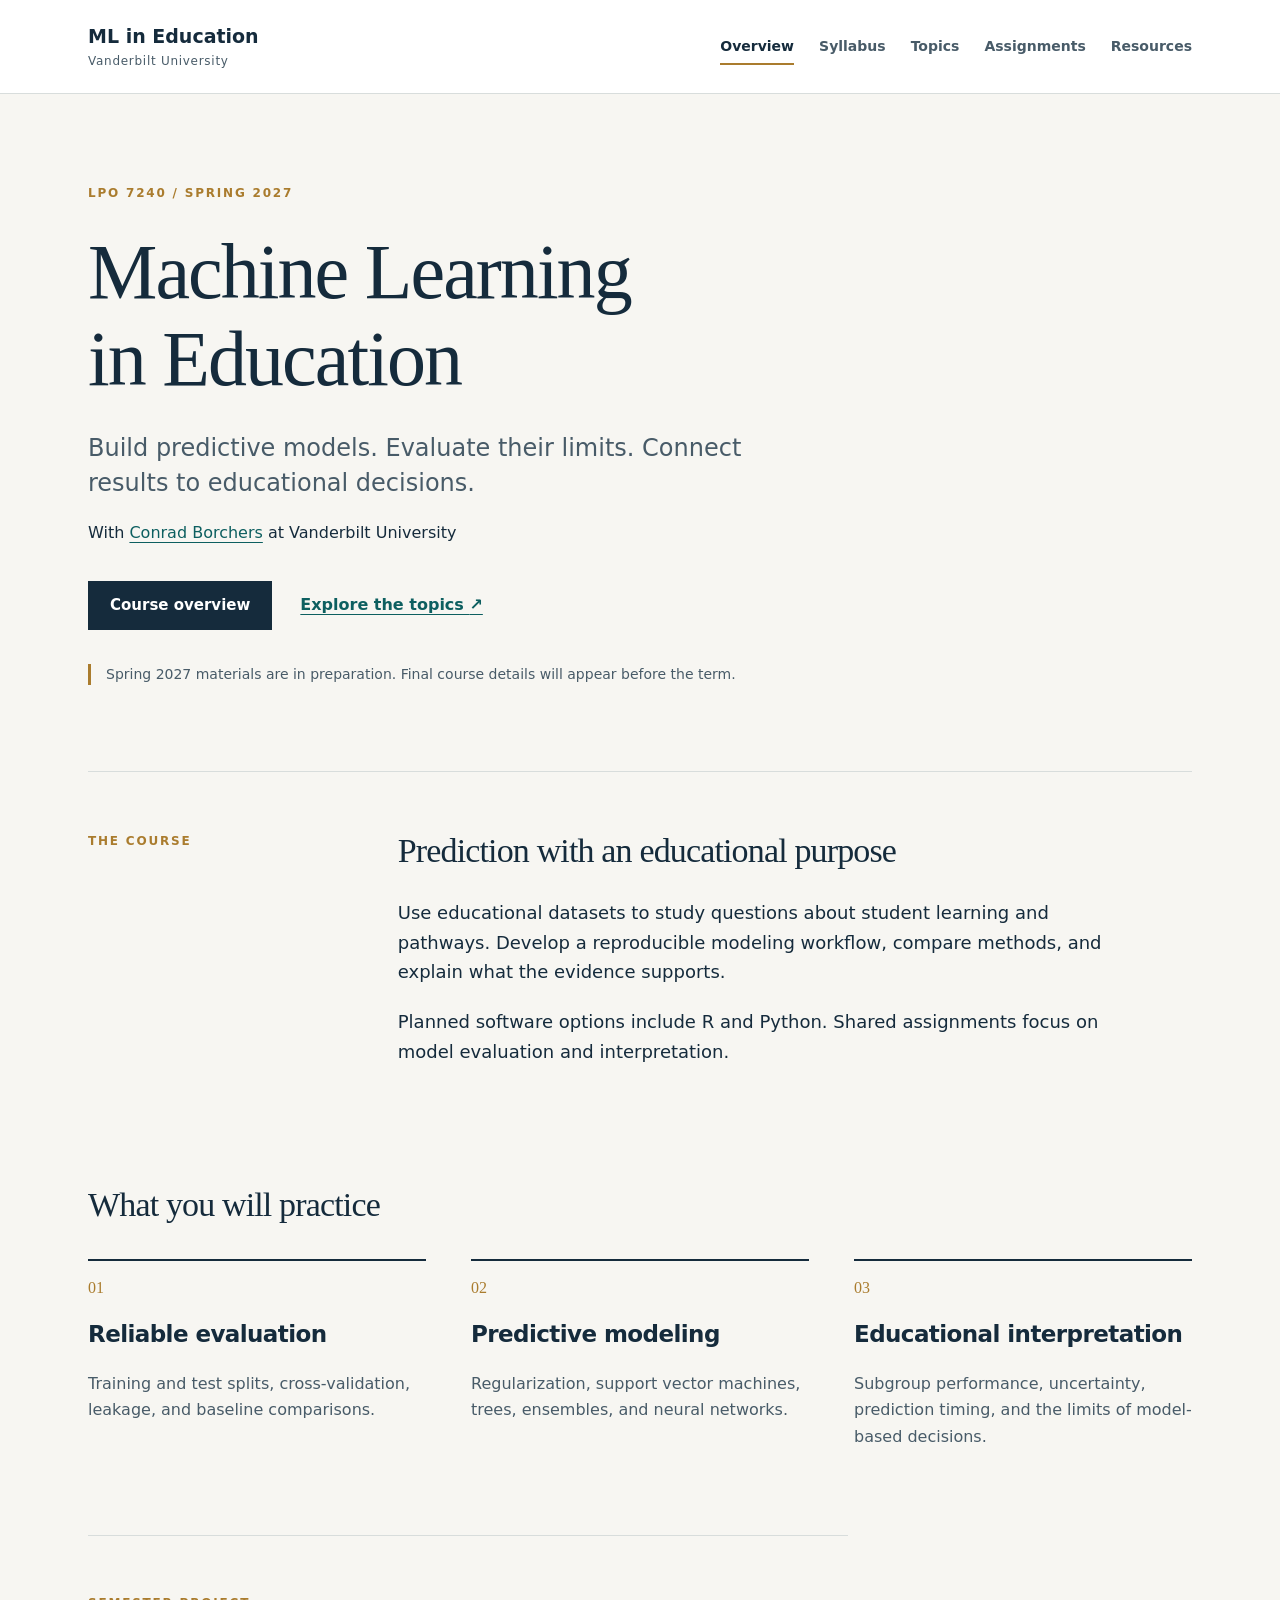
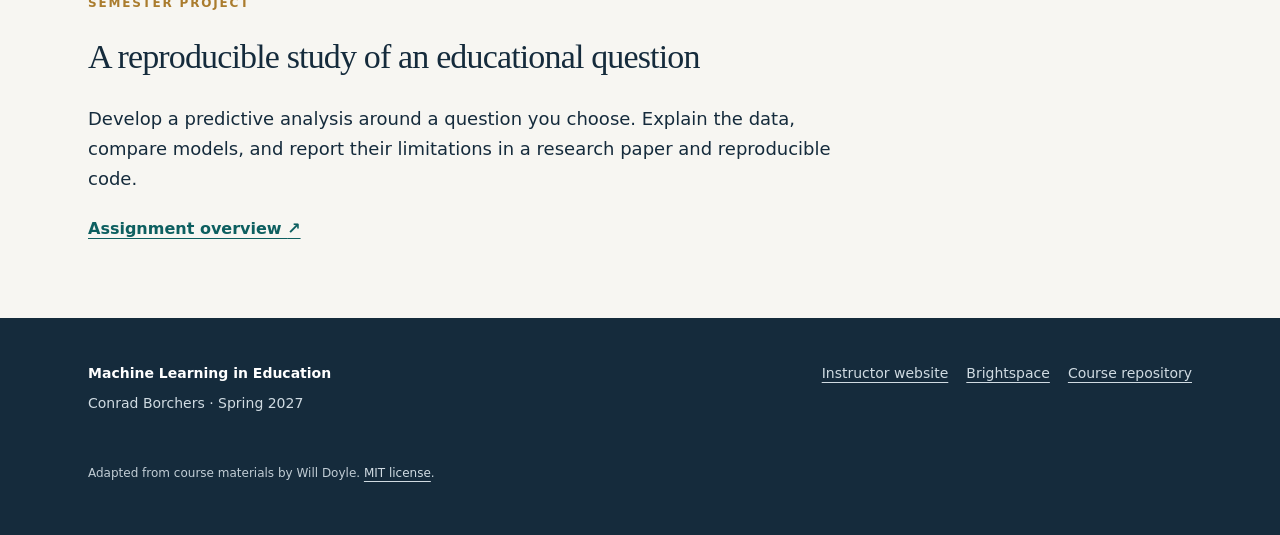
==== docs/index.html @ 08016686 "Reset public course materials and add Spring 2027 Pages-ready site" ====
<!doctype html>
<html lang="en"><head><meta charset="utf-8"><meta name="viewport" content="width=device-width, initial-scale=1">
<meta name="description" content="Machine Learning in Education at Vanderbilt University. Course materials with Conrad Borchers.">
<title>Overview · Machine Learning in Education</title><link rel="stylesheet" href="assets/styles.css">
</head><body><a class="skip" href="#main">Skip to content</a>
<header class="site-header"><div class="header-inner"><a class="wordmark" href="index.html">ML in Education<span>Vanderbilt University</span></a>
<nav aria-label="Course navigation"><a href="index.html" aria-current="page">Overview</a><a href="syllabus.html">Syllabus</a><a href="schedule.html">Topics</a><a href="assignments/index.html">Assignments</a><a href="resources.html">Resources</a></nav></div></header>
<main id="main">
<section class="hero"><p class="eyebrow">LPO 7240 / Spring 2027</p><h1>Machine Learning<br>in Education</h1>
<p class="lead">Build predictive models. Evaluate their limits. Connect results to educational decisions.</p>
<p class="instructor">With <a href="https://cborchers.com/">Conrad Borchers</a> at Vanderbilt University</p>
<div class="actions"><a class="button" href="syllabus.html">Course overview</a><a class="text-link" href="schedule.html">Explore the topics <span aria-hidden="true">↗</span></a></div>
<p class="status">Spring 2027 materials are in preparation. Final course details will appear before the term.</p></section>
<section class="intro"><p class="eyebrow">The course</p><div><h2>Prediction with an educational purpose</h2>
<p>Use educational datasets to study questions about student learning and pathways. Develop a reproducible modeling workflow, compare methods, and explain what the evidence supports.</p>
<p>Planned software options include R and Python. Shared assignments focus on model evaluation and interpretation.</p></div></section>
<section class="outcomes"><h2>What you will practice</h2><div class="outcome-grid">
<article><span>01</span><h3>Reliable evaluation</h3><p>Training and test splits, cross-validation, leakage, and baseline comparisons.</p></article>
<article><span>02</span><h3>Predictive modeling</h3><p>Regularization, support vector machines, trees, ensembles, and neural networks.</p></article>
<article><span>03</span><h3>Educational interpretation</h3><p>Subgroup performance, uncertainty, prediction timing, and the limits of model-based decisions.</p></article></div></section>
<section class="project-band"><p class="eyebrow">Semester project</p><h2>A reproducible study of an educational question</h2>
<p>Develop a predictive analysis around a question you choose. Explain the data, compare models, and report their limitations in a research paper and reproducible code.</p><a class="text-link" href="assignments/index.html">Assignment overview <span aria-hidden="true">↗</span></a></section>
</main>
<footer><div><strong>Machine Learning in Education</strong><p>Conrad Borchers · Spring 2027</p></div>
<div class="footer-links"><a href="https://cborchers.com/">Instructor website</a><a href="https://www.vanderbilt.edu/brightspace/">Brightspace</a><a href="https://github.com/conradborchers/machine-learning-education">Course repository</a></div>
<p class="credit">Adapted from course materials by Will Doyle. <a href="https://github.com/conradborchers/machine-learning-education/blob/main/LICENSE">MIT license</a>.</p></footer>
<script src="assets/site.js" defer></script></body></html>
---- docs/assets/styles.css ----
:root{--ink:#152b3c;--muted:#485b68;--paper:#f7f6f2;--gold:#aa7c2e;--line:#d8dddc;--accent:#0d5f60}*{box-sizing:border-box}html{scroll-behavior:smooth}body{margin:0;background:var(--paper);color:var(--ink);font:18px/1.65 system-ui,-apple-system,BlinkMacSystemFont,"Segoe UI",sans-serif}a{color:var(--accent);text-underline-offset:4px}a:hover{color:#093f40}a:focus-visible,button:focus-visible{outline:3px solid var(--gold);outline-offset:5px}h1,h2,h3,p{margin-top:0}h1,h2,h3{line-height:1.12;letter-spacing:-.025em}h1{font-family:Georgia,"Times New Roman",serif;font-weight:400;font-size:clamp(42px,6.6vw,78px);margin-bottom:28px}h2{font-family:Georgia,"Times New Roman",serif;font-size:34px;font-weight:400}h3{font-size:23px}p{margin-bottom:20px}.skip{position:absolute;left:20px;top:-100px;z-index:10;padding:10px;background:white}.skip:focus{top:10px}.site-header{border-bottom:1px solid var(--line);background:#fff}.header-inner{max-width:1180px;padding:24px 38px;margin:auto;display:flex;justify-content:space-between;gap:30px;align-items:center}.wordmark{text-decoration:none;color:var(--ink);font-size:19px;font-weight:700;line-height:1.3}.wordmark span{display:block;font-size:12px;letter-spacing:.06em;font-weight:500;color:var(--muted);margin-top:5px}nav{display:flex;gap:25px;flex-wrap:wrap}nav a{font-size:14px;font-weight:600;text-decoration:none;color:var(--muted);padding:5px 0}nav a[aria-current]{color:var(--ink);box-shadow:0 2px 0 var(--gold)}main{max-width:1180px;margin:auto;padding:0 38px}.eyebrow{font-size:12px;text-transform:uppercase;letter-spacing:.15em;font-weight:750;color:var(--gold);margin-bottom:24px}.hero{padding:90px 0 66px;max-width:860px}.lead{font-size:24px;line-height:1.45;max-width:720px;color:var(--muted)}.instructor{font-size:16px}.actions{display:flex;gap:28px;align-items:center;margin:34px 0}.button{display:inline-block;background:var(--ink);color:#fff;text-decoration:none;padding:12px 22px;font-size:15px;font-weight:600}.button:hover{background:var(--accent);color:#fff}.text-link{font-size:16px;font-weight:600}.status{font-size:14px;line-height:1.5;color:var(--muted);max-width:650px;border-left:3px solid var(--gold);padding-left:15px;margin-top:30px}.intro{display:grid;grid-template-columns:1fr 3fr;gap:45px;padding:60px 0;border-top:1px solid var(--line)}.intro p{max-width:730px}.outcomes{padding:40px 0 65px}.outcome-grid{display:grid;grid-template-columns:repeat(3,1fr);gap:45px;margin-top:35px}.outcome-grid article{border-top:2px solid var(--ink);padding-top:18px}.outcome-grid span{font:16px Georgia,serif;color:var(--gold);display:block;margin-bottom:25px}.outcome-grid p{font-size:16px;color:var(--muted)}.project-band{border-top:1px solid var(--line);padding:58px 0 75px;max-width:760px}.page-head{padding:70px 0 38px;max-width:850px}.page-head h1{font-size:clamp(42px,5vw,60px)}.prose{max-width:800px;padding-bottom:45px}.prose h2{margin-top:42px;font-size:29px}.prose li{margin-bottom:14px}.module-list article{display:grid;grid-template-columns:60px 1fr;gap:35px;border-top:1px solid var(--line);padding:32px 0}.module-number{font:28px Georgia,serif;color:var(--gold);padding-top:4px}.module-list h2{font-size:29px;margin-bottom:14px}.module-list p{margin:0;max-width:790px;color:var(--muted)}.resource-list{max-width:830px;padding-bottom:65px}.resource-list article{border-top:1px solid var(--line);padding:28px 0}.resource-list h2{font-size:26px;margin-bottom:12px}.resource-list p{margin:0;color:var(--muted)}footer{background:var(--ink);color:white;padding:44px max(38px,calc((100vw - 1104px)/2));font-size:14px;display:grid;grid-template-columns:1fr 1fr;gap:20px}footer p{margin:7px 0;color:#d0dbe2}footer a{color:#d0dbe2}footer a:hover{color:#fff}.footer-links{display:flex;gap:18px;justify-content:flex-end;align-items:start;flex-wrap:wrap}.credit{grid-column:1/-1;font-size:12px;color:#c1cdd5;margin-top:22px}@media(max-width:800px){.header-inner{align-items:start;flex-direction:column;padding:20px 24px;gap:20px}nav{gap:19px}main{padding:0 24px}.hero{padding-top:58px}.lead{font-size:21px}.intro{grid-template-columns:1fr;gap:8px;padding:42px 0}.outcome-grid{grid-template-columns:1fr;gap:28px}.outcome-grid span{margin-bottom:16px}.actions{flex-wrap:wrap;gap:20px}.module-list article{grid-template-columns:35px 1fr;gap:18px}footer{padding:35px 24px;grid-template-columns:1fr}.footer-links{justify-content:flex-start}.credit{grid-column:1}}@media(prefers-reduced-motion:reduce){html{scroll-behavior:auto}}@media print{nav,.actions,.footer-links{display:none}body{background:white;font-size:12pt}.hero,.page-head{padding-top:20px}footer{background:white;color:#152b3c}footer p,footer a{color:#152b3c}}
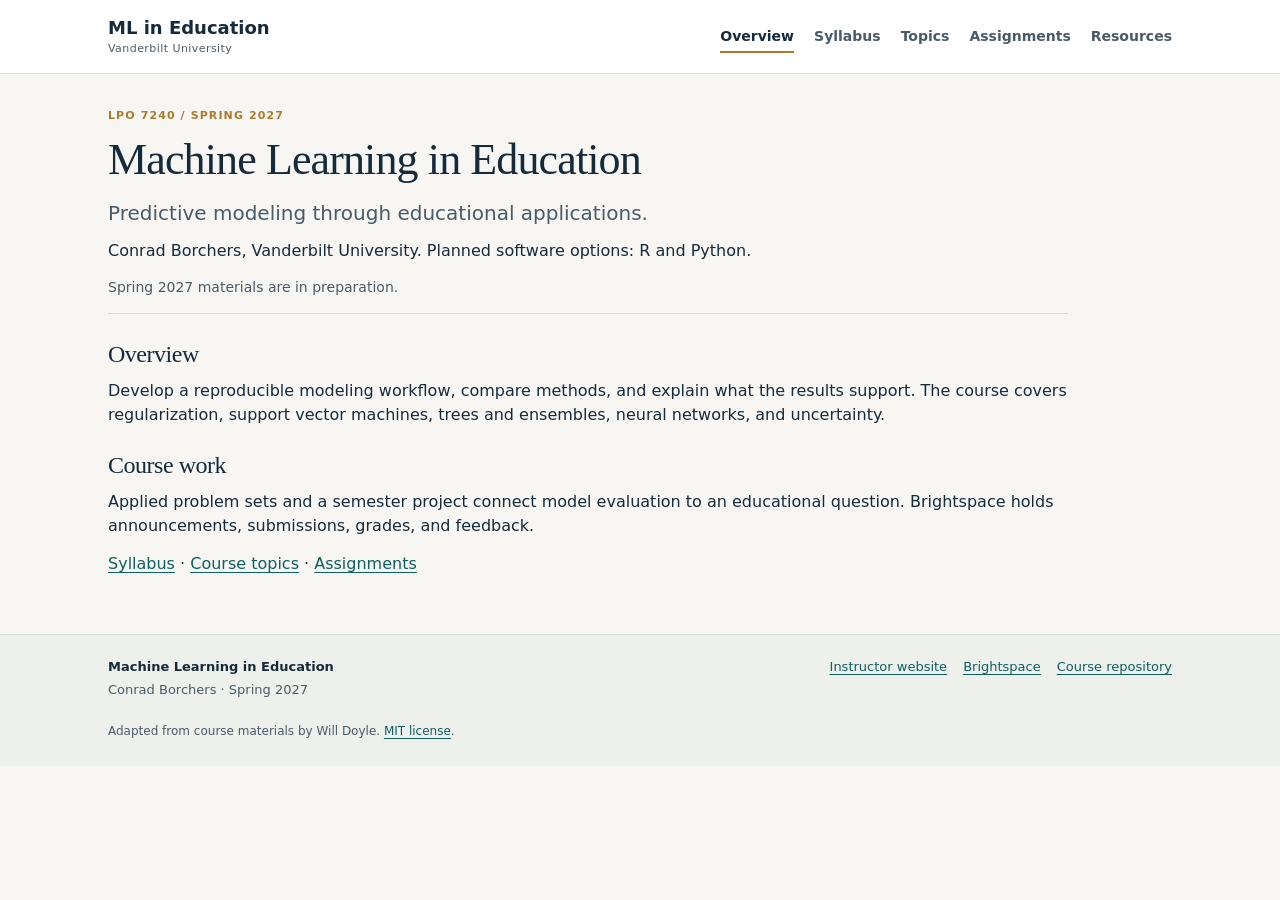
==== commit 6409a193: "Simplify course pages and add proposed generative AI syllabus policy" ====
--- a/docs/index.html
+++ b/docs/index.html
@@ -6,20 +6,15 @@
 <header class="site-header"><div class="header-inner"><a class="wordmark" href="index.html">ML in Education<span>Vanderbilt University</span></a>
 <nav aria-label="Course navigation"><a href="index.html" aria-current="page">Overview</a><a href="syllabus.html">Syllabus</a><a href="schedule.html">Topics</a><a href="assignments/index.html">Assignments</a><a href="resources.html">Resources</a></nav></div></header>
 <main id="main">
-<section class="hero"><p class="eyebrow">LPO 7240 / Spring 2027</p><h1>Machine Learning<br>in Education</h1>
-<p class="lead">Build predictive models. Evaluate their limits. Connect results to educational decisions.</p>
-<p class="instructor">With <a href="https://cborchers.com/">Conrad Borchers</a> at Vanderbilt University</p>
-<div class="actions"><a class="button" href="syllabus.html">Course overview</a><a class="text-link" href="schedule.html">Explore the topics <span aria-hidden="true">↗</span></a></div>
-<p class="status">Spring 2027 materials are in preparation. Final course details will appear before the term.</p></section>
-<section class="intro"><p class="eyebrow">The course</p><div><h2>Prediction with an educational purpose</h2>
-<p>Use educational datasets to study questions about student learning and pathways. Develop a reproducible modeling workflow, compare methods, and explain what the evidence supports.</p>
-<p>Planned software options include R and Python. Shared assignments focus on model evaluation and interpretation.</p></div></section>
-<section class="outcomes"><h2>What you will practice</h2><div class="outcome-grid">
-<article><span>01</span><h3>Reliable evaluation</h3><p>Training and test splits, cross-validation, leakage, and baseline comparisons.</p></article>
-<article><span>02</span><h3>Predictive modeling</h3><p>Regularization, support vector machines, trees, ensembles, and neural networks.</p></article>
-<article><span>03</span><h3>Educational interpretation</h3><p>Subgroup performance, uncertainty, prediction timing, and the limits of model-based decisions.</p></article></div></section>
-<section class="project-band"><p class="eyebrow">Semester project</p><h2>A reproducible study of an educational question</h2>
-<p>Develop a predictive analysis around a question you choose. Explain the data, compare models, and report their limitations in a research paper and reproducible code.</p><a class="text-link" href="assignments/index.html">Assignment overview <span aria-hidden="true">↗</span></a></section>
+<section class="hero"><p class="eyebrow">LPO 7240 / Spring 2027</p>
+<h1>Machine Learning in Education</h1>
+<p class="lead">Predictive modeling through educational applications.</p>
+<p>Conrad Borchers, Vanderbilt University. Planned software options: R and Python.</p>
+<p class="status">Spring 2027 materials are in preparation.</p></section>
+<section class="prose home-overview"><h2>Overview</h2>
+<p>Develop a reproducible modeling workflow, compare methods, and explain what the results support. The course covers regularization, support vector machines, trees and ensembles, neural networks, and uncertainty.</p>
+<h2>Course work</h2><p>Applied problem sets and a semester project connect model evaluation to an educational question. Brightspace holds announcements, submissions, grades, and feedback.</p>
+<p><a href="syllabus.html">Syllabus</a> · <a href="schedule.html">Course topics</a> · <a href="assignments/index.html">Assignments</a></p></section>
 </main>
 <footer><div><strong>Machine Learning in Education</strong><p>Conrad Borchers · Spring 2027</p></div>
 <div class="footer-links"><a href="https://cborchers.com/">Instructor website</a><a href="https://www.vanderbilt.edu/brightspace/">Brightspace</a><a href="https://github.com/conradborchers/machine-learning-education">Course repository</a></div>
--- a/docs/assets/styles.css
+++ b/docs/assets/styles.css
@@ -1 +1,16 @@
-:root{--ink:#152b3c;--muted:#485b68;--paper:#f7f6f2;--gold:#aa7c2e;--line:#d8dddc;--accent:#0d5f60}*{box-sizing:border-box}html{scroll-behavior:smooth}body{margin:0;background:var(--paper);color:var(--ink);font:18px/1.65 system-ui,-apple-system,BlinkMacSystemFont,"Segoe UI",sans-serif}a{color:var(--accent);text-underline-offset:4px}a:hover{color:#093f40}a:focus-visible,button:focus-visible{outline:3px solid var(--gold);outline-offset:5px}h1,h2,h3,p{margin-top:0}h1,h2,h3{line-height:1.12;letter-spacing:-.025em}h1{font-family:Georgia,"Times New Roman",serif;font-weight:400;font-size:clamp(42px,6.6vw,78px);margin-bottom:28px}h2{font-family:Georgia,"Times New Roman",serif;font-size:34px;font-weight:400}h3{font-size:23px}p{margin-bottom:20px}.skip{position:absolute;left:20px;top:-100px;z-index:10;padding:10px;background:white}.skip:focus{top:10px}.site-header{border-bottom:1px solid var(--line);background:#fff}.header-inner{max-width:1180px;padding:24px 38px;margin:auto;display:flex;justify-content:space-between;gap:30px;align-items:center}.wordmark{text-decoration:none;color:var(--ink);font-size:19px;font-weight:700;line-height:1.3}.wordmark span{display:block;font-size:12px;letter-spacing:.06em;font-weight:500;color:var(--muted);margin-top:5px}nav{display:flex;gap:25px;flex-wrap:wrap}nav a{font-size:14px;font-weight:600;text-decoration:none;color:var(--muted);padding:5px 0}nav a[aria-current]{color:var(--ink);box-shadow:0 2px 0 var(--gold)}main{max-width:1180px;margin:auto;padding:0 38px}.eyebrow{font-size:12px;text-transform:uppercase;letter-spacing:.15em;font-weight:750;color:var(--gold);margin-bottom:24px}.hero{padding:90px 0 66px;max-width:860px}.lead{font-size:24px;line-height:1.45;max-width:720px;color:var(--muted)}.instructor{font-size:16px}.actions{display:flex;gap:28px;align-items:center;margin:34px 0}.button{display:inline-block;background:var(--ink);color:#fff;text-decoration:none;padding:12px 22px;font-size:15px;font-weight:600}.button:hover{background:var(--accent);color:#fff}.text-link{font-size:16px;font-weight:600}.status{font-size:14px;line-height:1.5;color:var(--muted);max-width:650px;border-left:3px solid var(--gold);padding-left:15px;margin-top:30px}.intro{display:grid;grid-template-columns:1fr 3fr;gap:45px;padding:60px 0;border-top:1px solid var(--line)}.intro p{max-width:730px}.outcomes{padding:40px 0 65px}.outcome-grid{display:grid;grid-template-columns:repeat(3,1fr);gap:45px;margin-top:35px}.outcome-grid article{border-top:2px solid var(--ink);padding-top:18px}.outcome-grid span{font:16px Georgia,serif;color:var(--gold);display:block;margin-bottom:25px}.outcome-grid p{font-size:16px;color:var(--muted)}.project-band{border-top:1px solid var(--line);padding:58px 0 75px;max-width:760px}.page-head{padding:70px 0 38px;max-width:850px}.page-head h1{font-size:clamp(42px,5vw,60px)}.prose{max-width:800px;padding-bottom:45px}.prose h2{margin-top:42px;font-size:29px}.prose li{margin-bottom:14px}.module-list article{display:grid;grid-template-columns:60px 1fr;gap:35px;border-top:1px solid var(--line);padding:32px 0}.module-number{font:28px Georgia,serif;color:var(--gold);padding-top:4px}.module-list h2{font-size:29px;margin-bottom:14px}.module-list p{margin:0;max-width:790px;color:var(--muted)}.resource-list{max-width:830px;padding-bottom:65px}.resource-list article{border-top:1px solid var(--line);padding:28px 0}.resource-list h2{font-size:26px;margin-bottom:12px}.resource-list p{margin:0;color:var(--muted)}footer{background:var(--ink);color:white;padding:44px max(38px,calc((100vw - 1104px)/2));font-size:14px;display:grid;grid-template-columns:1fr 1fr;gap:20px}footer p{margin:7px 0;color:#d0dbe2}footer a{color:#d0dbe2}footer a:hover{color:#fff}.footer-links{display:flex;gap:18px;justify-content:flex-end;align-items:start;flex-wrap:wrap}.credit{grid-column:1/-1;font-size:12px;color:#c1cdd5;margin-top:22px}@media(max-width:800px){.header-inner{align-items:start;flex-direction:column;padding:20px 24px;gap:20px}nav{gap:19px}main{padding:0 24px}.hero{padding-top:58px}.lead{font-size:21px}.intro{grid-template-columns:1fr;gap:8px;padding:42px 0}.outcome-grid{grid-template-columns:1fr;gap:28px}.outcome-grid span{margin-bottom:16px}.actions{flex-wrap:wrap;gap:20px}.module-list article{grid-template-columns:35px 1fr;gap:18px}footer{padding:35px 24px;grid-template-columns:1fr}.footer-links{justify-content:flex-start}.credit{grid-column:1}}@media(prefers-reduced-motion:reduce){html{scroll-behavior:auto}}@media print{nav,.actions,.footer-links{display:none}body{background:white;font-size:12pt}.hero,.page-head{padding-top:20px}footer{background:white;color:#152b3c}footer p,footer a{color:#152b3c}}
+:root{--ink:#152b3c;--muted:#485b68;--paper:#f7f6f2;--gold:#aa7c2e;--line:#d8dddc;--accent:#0d5f60}
+*{box-sizing:border-box}body{margin:0;background:var(--paper);color:var(--ink);font:16px/1.5 system-ui,-apple-system,BlinkMacSystemFont,"Segoe UI",sans-serif}
+a{color:var(--accent);text-underline-offset:3px}a:hover{color:#093f40}a:focus-visible{outline:3px solid var(--gold);outline-offset:4px}
+h1,h2,h3,p{margin-top:0}h1,h2,h3{line-height:1.2;letter-spacing:-.02em}h1,h2{font-family:Georgia,"Times New Roman",serif;font-weight:400}h1{font-size:clamp(30px,4.2vw,44px);margin-bottom:12px}h2{font-size:24px;margin-bottom:10px}h3{font-size:19px}p{margin-bottom:14px}
+.skip{position:absolute;left:16px;top:-100px;z-index:10;padding:8px;background:white}.skip:focus{top:8px}
+.site-header{border-bottom:1px solid var(--line);background:#fff}.header-inner{max-width:1120px;padding:16px 28px;margin:auto;display:flex;justify-content:space-between;gap:24px;align-items:center}
+.wordmark{text-decoration:none;color:var(--ink);font-size:18px;font-weight:700;line-height:1.3}.wordmark span{display:block;font-size:11px;letter-spacing:.04em;font-weight:500;color:var(--muted);margin-top:3px}
+nav{display:flex;gap:20px;flex-wrap:wrap}nav a{font-size:14px;font-weight:600;text-decoration:none;color:var(--muted);padding:4px 0}nav a[aria-current]{color:var(--ink);box-shadow:0 2px 0 var(--gold)}
+main{max-width:1120px;min-height:56vh;margin:auto;padding:0 28px 32px}.hero{padding:34px 0 16px}.eyebrow{font-size:11px;text-transform:uppercase;letter-spacing:.1em;font-weight:700;color:var(--gold);margin-bottom:10px}.lead{font-size:20px;line-height:1.4;color:var(--muted);margin-bottom:12px}
+.status{font-size:14px;line-height:1.45;color:var(--muted);margin:12px 0 0}.page-head{padding:30px 0 20px}.page-head h1{font-size:34px}.prose{max-width:960px;padding-bottom:12px}.prose h2{margin-top:24px}.prose li{margin-bottom:6px}.prose ul{padding-left:22px}.home-overview{border-top:1px solid var(--line);padding-top:2px}
+.table-wrap{overflow-x:auto}.course-table{border-collapse:collapse;width:100%;font-size:15px;background:#fff;line-height:1.45}.course-table th,.course-table td{padding:11px 14px;text-align:left;vertical-align:top;border-bottom:1px solid var(--line)}.course-table thead th{font-weight:650;background:#edf0ef;border-top:1px solid var(--line);white-space:nowrap}.course-table tbody th{font-weight:500}.course-table tbody tr:last-child>*{border-bottom:1px solid var(--line)}
+.assignment-table{table-layout:fixed}.assignment-table th:nth-child(1),.assignment-table th:nth-child(2){width:27%}.assignment-table td{height:43px}.topic-table td:first-child{width:60px;color:var(--muted)}.topic-table th:nth-child(2){width:34%}.small-note{font-size:14px;color:var(--muted);margin:14px 0}.sr-only{position:absolute;width:1px;height:1px;margin:-1px;padding:0;overflow:hidden;clip:rect(0,0,0,0);white-space:nowrap;border:0}
+.resource-list{max-width:960px;padding-bottom:12px}.resource-list article{border-top:1px solid var(--line);padding:16px 0}.resource-list h2{font-size:22px;margin-bottom:6px}.resource-list p{margin:0;color:var(--muted)}
+footer{border-top:1px solid var(--line);padding:22px max(28px,calc((100vw - 1064px)/2));font-size:13px;display:grid;grid-template-columns:1fr 1fr;gap:10px;background:#eef0ec;color:var(--ink)}footer p{margin:4px 0;color:var(--muted)}footer a{color:var(--accent)}.footer-links{display:flex;gap:16px;justify-content:flex-end;align-items:start;flex-wrap:wrap}.credit{grid-column:1/-1;font-size:12px;margin-top:8px}
+@media(max-width:760px){.header-inner{align-items:start;flex-direction:column;padding:14px 20px;gap:12px}nav{gap:17px}main{padding:0 20px 26px}.hero{padding-top:26px}.page-head{padding:24px 0 16px}.course-table{font-size:14px}.course-table th,.course-table td{padding:9px 10px}.topic-table{min-width:540px}.topic-table th:nth-child(2){width:31%}.assignment-table th:nth-child(1),.assignment-table th:nth-child(2){width:33%}footer{padding:20px;grid-template-columns:1fr}.footer-links{justify-content:flex-start}.credit{grid-column:1}}
+@media print{nav,.footer-links{display:none}body{background:white;font-size:11pt}main{min-height:0}.hero,.page-head{padding-top:15px}footer{background:white}.table-wrap{overflow:visible}.course-table{font-size:10pt}a{color:var(--ink)}}
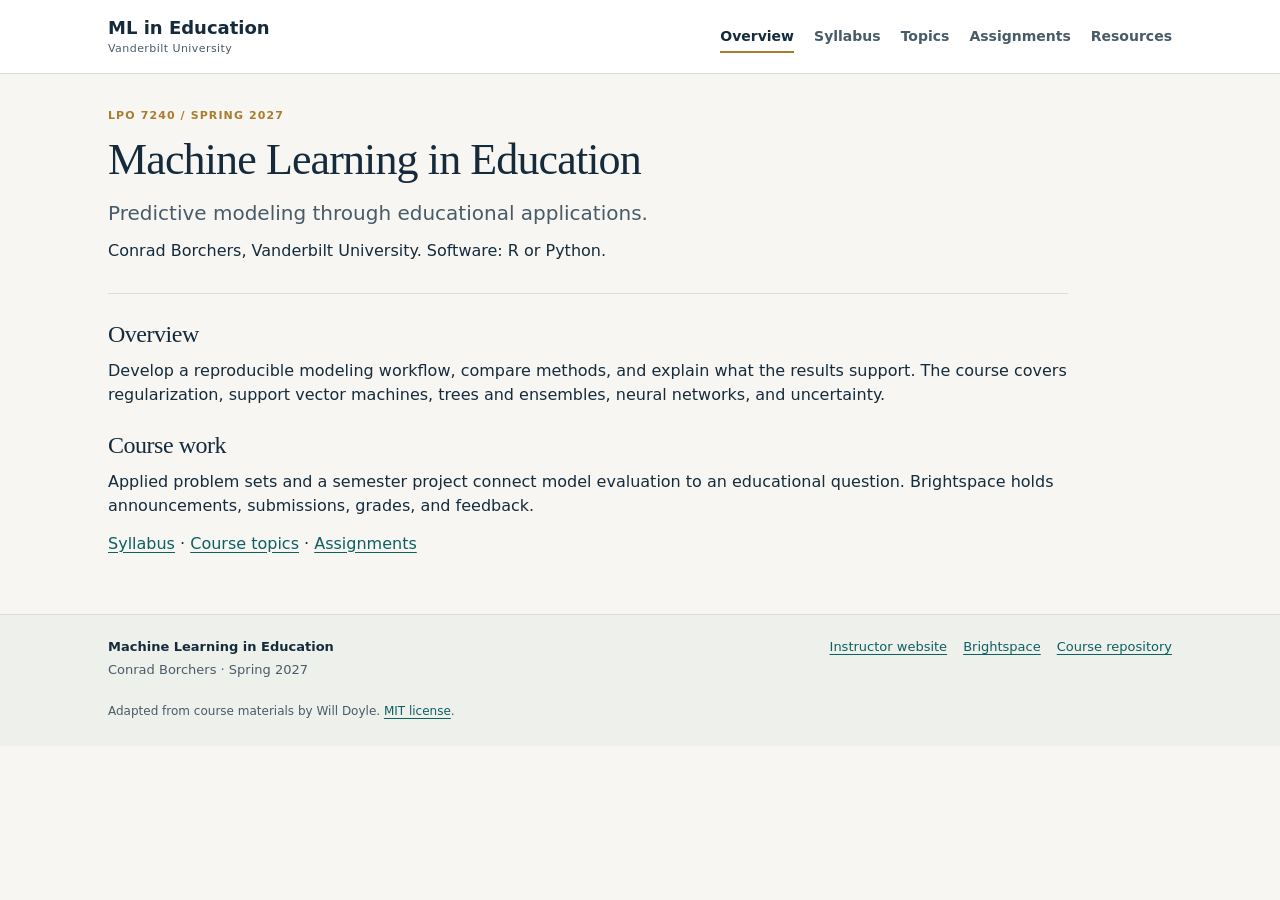
==== commit c136c536: "Add dated Spring teaching plan and clarify syllabus and software options" ====
--- a/docs/index.html
+++ b/docs/index.html
@@ -9,8 +9,8 @@
 <section class="hero"><p class="eyebrow">LPO 7240 / Spring 2027</p>
 <h1>Machine Learning in Education</h1>
 <p class="lead">Predictive modeling through educational applications.</p>
-<p>Conrad Borchers, Vanderbilt University. Planned software options: R and Python.</p>
-<p class="status">Spring 2027 materials are in preparation.</p></section>
+<p>Conrad Borchers, Vanderbilt University. Software: R or Python.</p>
+</section>
 <section class="prose home-overview"><h2>Overview</h2>
 <p>Develop a reproducible modeling workflow, compare methods, and explain what the results support. The course covers regularization, support vector machines, trees and ensembles, neural networks, and uncertainty.</p>
 <h2>Course work</h2><p>Applied problem sets and a semester project connect model evaluation to an educational question. Brightspace holds announcements, submissions, grades, and feedback.</p>
--- a/docs/assets/styles.css
+++ b/docs/assets/styles.css
@@ -6,11 +6,11 @@
 .site-header{border-bottom:1px solid var(--line);background:#fff}.header-inner{max-width:1120px;padding:16px 28px;margin:auto;display:flex;justify-content:space-between;gap:24px;align-items:center}
 .wordmark{text-decoration:none;color:var(--ink);font-size:18px;font-weight:700;line-height:1.3}.wordmark span{display:block;font-size:11px;letter-spacing:.04em;font-weight:500;color:var(--muted);margin-top:3px}
 nav{display:flex;gap:20px;flex-wrap:wrap}nav a{font-size:14px;font-weight:600;text-decoration:none;color:var(--muted);padding:4px 0}nav a[aria-current]{color:var(--ink);box-shadow:0 2px 0 var(--gold)}
-main{max-width:1120px;min-height:56vh;margin:auto;padding:0 28px 32px}.hero{padding:34px 0 16px}.eyebrow{font-size:11px;text-transform:uppercase;letter-spacing:.1em;font-weight:700;color:var(--gold);margin-bottom:10px}.lead{font-size:20px;line-height:1.4;color:var(--muted);margin-bottom:12px}
+main{max-width:1120px;margin:auto;padding:0 28px 32px}.hero{padding:34px 0 16px}.eyebrow{font-size:11px;text-transform:uppercase;letter-spacing:.1em;font-weight:700;color:var(--gold);margin-bottom:10px}.lead{font-size:20px;line-height:1.4;color:var(--muted);margin-bottom:12px}
 .status{font-size:14px;line-height:1.45;color:var(--muted);margin:12px 0 0}.page-head{padding:30px 0 20px}.page-head h1{font-size:34px}.prose{max-width:960px;padding-bottom:12px}.prose h2{margin-top:24px}.prose li{margin-bottom:6px}.prose ul{padding-left:22px}.home-overview{border-top:1px solid var(--line);padding-top:2px}
-.table-wrap{overflow-x:auto}.course-table{border-collapse:collapse;width:100%;font-size:15px;background:#fff;line-height:1.45}.course-table th,.course-table td{padding:11px 14px;text-align:left;vertical-align:top;border-bottom:1px solid var(--line)}.course-table thead th{font-weight:650;background:#edf0ef;border-top:1px solid var(--line);white-space:nowrap}.course-table tbody th{font-weight:500}.course-table tbody tr:last-child>*{border-bottom:1px solid var(--line)}
-.assignment-table{table-layout:fixed}.assignment-table th:nth-child(1),.assignment-table th:nth-child(2){width:27%}.assignment-table td{height:43px}.topic-table td:first-child{width:60px;color:var(--muted)}.topic-table th:nth-child(2){width:34%}.small-note{font-size:14px;color:var(--muted);margin:14px 0}.sr-only{position:absolute;width:1px;height:1px;margin:-1px;padding:0;overflow:hidden;clip:rect(0,0,0,0);white-space:nowrap;border:0}
+.table-wrap{overflow-x:auto}.course-table{border-collapse:collapse;width:100%;font-size:15px;background:#fff;line-height:1.45}.course-table th,.course-table td{padding:14px 16px;text-align:left;vertical-align:top;border:1px solid #bfcacd}.course-table thead th{font-weight:650;background:#e8eeec;white-space:nowrap}.course-table tbody th{font-weight:500}.course-table tbody tr:nth-child(even){background:#f7faf9}.course-table .break-row{background:#edf1ec;font-style:italic}
+.assignment-table{table-layout:fixed}.assignment-table th:nth-child(1),.assignment-table th:nth-child(2){width:27%}.assignment-table td{height:43px}.topic-table td:first-child{width:145px;white-space:nowrap;color:var(--muted)}.topic-table th:nth-child(2){width:50%}.topic-table th:nth-child(3){width:13%}.topic-table th:nth-child(4){width:20%}.small-note{font-size:14px;color:var(--muted);margin:14px 0}.sr-only{position:absolute;width:1px;height:1px;margin:-1px;padding:0;overflow:hidden;clip:rect(0,0,0,0);white-space:nowrap;border:0}
 .resource-list{max-width:960px;padding-bottom:12px}.resource-list article{border-top:1px solid var(--line);padding:16px 0}.resource-list h2{font-size:22px;margin-bottom:6px}.resource-list p{margin:0;color:var(--muted)}
 footer{border-top:1px solid var(--line);padding:22px max(28px,calc((100vw - 1064px)/2));font-size:13px;display:grid;grid-template-columns:1fr 1fr;gap:10px;background:#eef0ec;color:var(--ink)}footer p{margin:4px 0;color:var(--muted)}footer a{color:var(--accent)}.footer-links{display:flex;gap:16px;justify-content:flex-end;align-items:start;flex-wrap:wrap}.credit{grid-column:1/-1;font-size:12px;margin-top:8px}
-@media(max-width:760px){.header-inner{align-items:start;flex-direction:column;padding:14px 20px;gap:12px}nav{gap:17px}main{padding:0 20px 26px}.hero{padding-top:26px}.page-head{padding:24px 0 16px}.course-table{font-size:14px}.course-table th,.course-table td{padding:9px 10px}.topic-table{min-width:540px}.topic-table th:nth-child(2){width:31%}.assignment-table th:nth-child(1),.assignment-table th:nth-child(2){width:33%}footer{padding:20px;grid-template-columns:1fr}.footer-links{justify-content:flex-start}.credit{grid-column:1}}
+@media(max-width:760px){.header-inner{align-items:start;flex-direction:column;padding:14px 20px;gap:12px}nav{gap:17px}main{padding:0 20px 26px}.hero{padding-top:26px}.page-head{padding:24px 0 16px}.course-table{font-size:14px}.course-table th,.course-table td{padding:12px 14px}.topic-table{min-width:720px}.topic-table th:nth-child(2){width:50%}.assignment-table th:nth-child(1),.assignment-table th:nth-child(2){width:33%}footer{padding:20px;grid-template-columns:1fr}.footer-links{justify-content:flex-start}.credit{grid-column:1}}
 @media print{nav,.footer-links{display:none}body{background:white;font-size:11pt}main{min-height:0}.hero,.page-head{padding-top:15px}footer{background:white}.table-wrap{overflow:visible}.course-table{font-size:10pt}a{color:var(--ink)}}
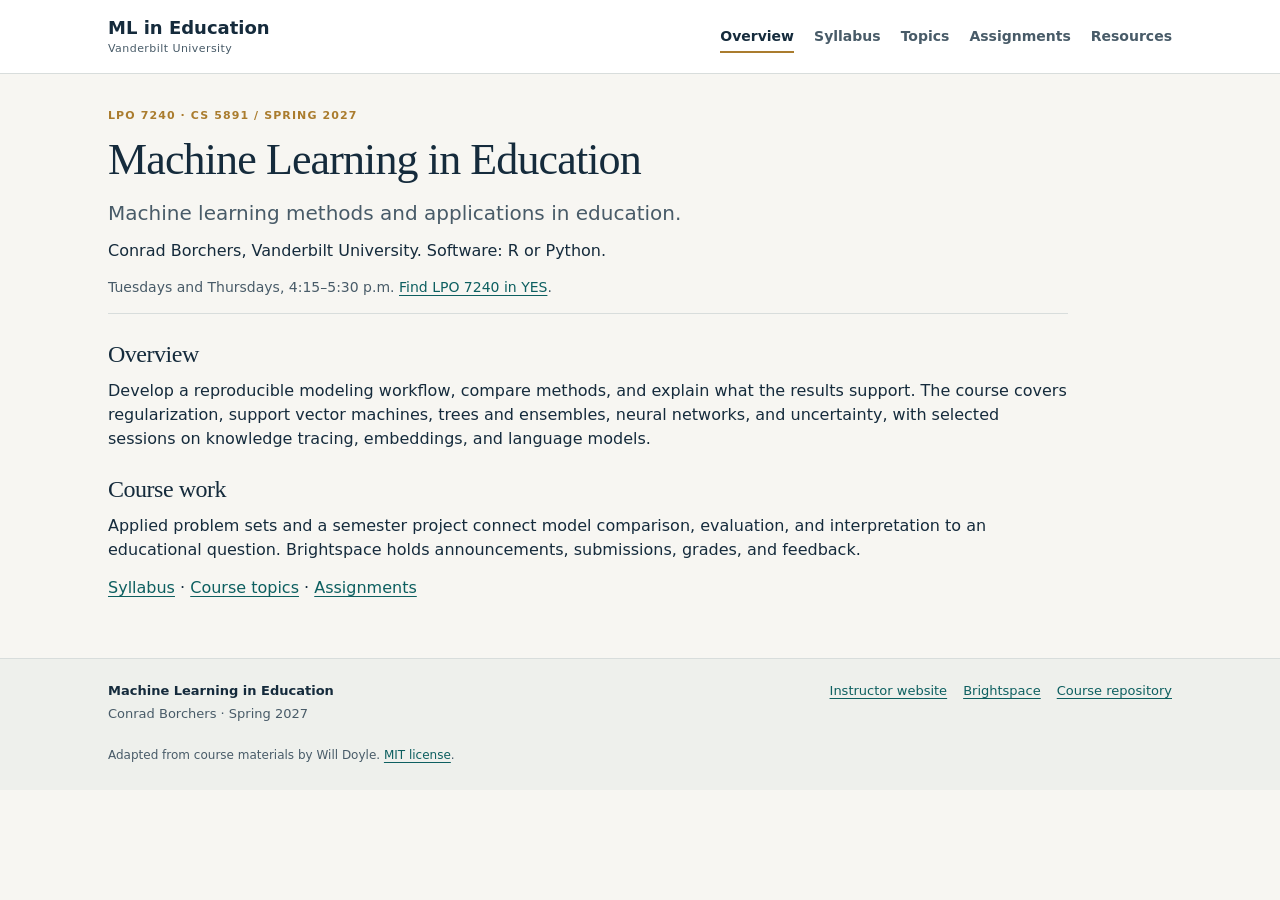
==== commit 36b9419e: "Update Spring 2027 course details, topics, and readings." ====
--- a/docs/index.html
+++ b/docs/index.html
@@ -1,19 +1,20 @@
 <!doctype html>
 <html lang="en"><head><meta charset="utf-8"><meta name="viewport" content="width=device-width, initial-scale=1">
-<meta name="description" content="Machine Learning in Education at Vanderbilt University. Course materials with Conrad Borchers.">
-<title>Overview · Machine Learning in Education</title><link rel="stylesheet" href="assets/styles.css">
+<meta name="description" content="Machine learning methods and applications in education. LPO 7240 and CS 5891 at Vanderbilt University, with Conrad Borchers.">
+<title>Overview · Machine Learning in Education</title><link rel="stylesheet" href="assets/styles.css?v=20261015-curric">
 </head><body><a class="skip" href="#main">Skip to content</a>
 <header class="site-header"><div class="header-inner"><a class="wordmark" href="index.html">ML in Education<span>Vanderbilt University</span></a>
 <nav aria-label="Course navigation"><a href="index.html" aria-current="page">Overview</a><a href="syllabus.html">Syllabus</a><a href="schedule.html">Topics</a><a href="assignments/index.html">Assignments</a><a href="resources.html">Resources</a></nav></div></header>
 <main id="main">
-<section class="hero"><p class="eyebrow">LPO 7240 / Spring 2027</p>
+<section class="hero"><p class="eyebrow">LPO 7240 · CS 5891 / Spring 2027</p>
 <h1>Machine Learning in Education</h1>
-<p class="lead">Predictive modeling through educational applications.</p>
+<p class="lead">Machine learning methods and applications in education.</p>
 <p>Conrad Borchers, Vanderbilt University. Software: R or Python.</p>
+<p class="status">Tuesdays and Thursdays, 4:15–5:30 p.m. <a href="https://yes.vanderbilt.edu/">Find LPO 7240 in YES</a>.</p>
 </section>
 <section class="prose home-overview"><h2>Overview</h2>
-<p>Develop a reproducible modeling workflow, compare methods, and explain what the results support. The course covers regularization, support vector machines, trees and ensembles, neural networks, and uncertainty.</p>
-<h2>Course work</h2><p>Applied problem sets and a semester project connect model evaluation to an educational question. Brightspace holds announcements, submissions, grades, and feedback.</p>
+<p>Develop a reproducible modeling workflow, compare methods, and explain what the results support. The course covers regularization, support vector machines, trees and ensembles, neural networks, and uncertainty, with selected sessions on knowledge tracing, embeddings, and language models.</p>
+<h2>Course work</h2><p>Applied problem sets and a semester project connect model comparison, evaluation, and interpretation to an educational question. Brightspace holds announcements, submissions, grades, and feedback.</p>
 <p><a href="syllabus.html">Syllabus</a> · <a href="schedule.html">Course topics</a> · <a href="assignments/index.html">Assignments</a></p></section>
 </main>
 <footer><div><strong>Machine Learning in Education</strong><p>Conrad Borchers · Spring 2027</p></div>
--- a/docs/assets/styles.css
+++ b/docs/assets/styles.css
@@ -8,9 +8,9 @@
 nav{display:flex;gap:20px;flex-wrap:wrap}nav a{font-size:14px;font-weight:600;text-decoration:none;color:var(--muted);padding:4px 0}nav a[aria-current]{color:var(--ink);box-shadow:0 2px 0 var(--gold)}
 main{max-width:1120px;margin:auto;padding:0 28px 32px}.hero{padding:34px 0 16px}.eyebrow{font-size:11px;text-transform:uppercase;letter-spacing:.1em;font-weight:700;color:var(--gold);margin-bottom:10px}.lead{font-size:20px;line-height:1.4;color:var(--muted);margin-bottom:12px}
 .status{font-size:14px;line-height:1.45;color:var(--muted);margin:12px 0 0}.page-head{padding:30px 0 20px}.page-head h1{font-size:34px}.prose{max-width:960px;padding-bottom:12px}.prose h2{margin-top:24px}.prose li{margin-bottom:6px}.prose ul{padding-left:22px}.home-overview{border-top:1px solid var(--line);padding-top:2px}
-.table-wrap{overflow-x:auto}.course-table{border-collapse:collapse;width:100%;font-size:15px;background:#fff;line-height:1.45}.course-table th,.course-table td{padding:14px 16px;text-align:left;vertical-align:top;border:1px solid #bfcacd}.course-table thead th{font-weight:650;background:#e8eeec;white-space:nowrap}.course-table tbody th{font-weight:500}.course-table tbody tr:nth-child(even){background:#f7faf9}.course-table .break-row{background:#edf1ec;font-style:italic}
-.assignment-table{table-layout:fixed}.assignment-table th:nth-child(1),.assignment-table th:nth-child(2){width:27%}.assignment-table td{height:43px}.topic-table td:first-child{width:145px;white-space:nowrap;color:var(--muted)}.topic-table th:nth-child(2){width:50%}.topic-table th:nth-child(3){width:13%}.topic-table th:nth-child(4){width:20%}.small-note{font-size:14px;color:var(--muted);margin:14px 0}.sr-only{position:absolute;width:1px;height:1px;margin:-1px;padding:0;overflow:hidden;clip:rect(0,0,0,0);white-space:nowrap;border:0}
-.resource-list{max-width:960px;padding-bottom:12px}.resource-list article{border-top:1px solid var(--line);padding:16px 0}.resource-list h2{font-size:22px;margin-bottom:6px}.resource-list p{margin:0;color:var(--muted)}
+.table-wrap{overflow-x:auto}table{border-collapse:collapse;width:100%;font-size:15px;background:#fff;line-height:1.55;border:2px solid #71858f}table th,table td{padding:18px 24px;text-align:left;vertical-align:top;border:1.5px solid #71858f}table thead th{font-weight:650;background:#e8eeec;white-space:nowrap}table tbody th{font-weight:500}table tbody tr:nth-child(even){background:#f7faf9}table .break-row{background:#edf1ec;font-style:italic}
+.assignment-table{table-layout:fixed}.assignment-table th:nth-child(1),.assignment-table th:nth-child(2){width:27%}.assignment-table td{height:43px}.topic-table td:first-child{width:145px;white-space:nowrap;color:var(--muted)}.topic-table th:nth-child(2){width:44%}.topic-table th:nth-child(3){width:12%}.topic-table th:nth-child(4){width:28%}.small-note{font-size:14px;color:var(--muted);margin:14px 0}.sr-only{position:absolute;width:1px;height:1px;margin:-1px;padding:0;overflow:hidden;clip:rect(0,0,0,0);white-space:nowrap;border:0}
+.resource-list{max-width:960px;padding-bottom:12px}.resource-list>h2{font-family:system-ui,-apple-system,BlinkMacSystemFont,"Segoe UI",sans-serif;font-size:13px;font-weight:700;letter-spacing:.06em;text-transform:uppercase;color:var(--gold);margin:28px 0 0}.resource-list>h2:first-child{margin-top:4px}.resource-list article{border-top:1px solid var(--line);padding:16px 0}.resource-list article h3{font-family:Georgia,"Times New Roman",serif;font-size:22px;font-weight:400;letter-spacing:-.02em;line-height:1.2;margin-bottom:6px}.resource-list p{margin:0;color:var(--muted)}
 footer{border-top:1px solid var(--line);padding:22px max(28px,calc((100vw - 1064px)/2));font-size:13px;display:grid;grid-template-columns:1fr 1fr;gap:10px;background:#eef0ec;color:var(--ink)}footer p{margin:4px 0;color:var(--muted)}footer a{color:var(--accent)}.footer-links{display:flex;gap:16px;justify-content:flex-end;align-items:start;flex-wrap:wrap}.credit{grid-column:1/-1;font-size:12px;margin-top:8px}
-@media(max-width:760px){.header-inner{align-items:start;flex-direction:column;padding:14px 20px;gap:12px}nav{gap:17px}main{padding:0 20px 26px}.hero{padding-top:26px}.page-head{padding:24px 0 16px}.course-table{font-size:14px}.course-table th,.course-table td{padding:12px 14px}.topic-table{min-width:720px}.topic-table th:nth-child(2){width:50%}.assignment-table th:nth-child(1),.assignment-table th:nth-child(2){width:33%}footer{padding:20px;grid-template-columns:1fr}.footer-links{justify-content:flex-start}.credit{grid-column:1}}
-@media print{nav,.footer-links{display:none}body{background:white;font-size:11pt}main{min-height:0}.hero,.page-head{padding-top:15px}footer{background:white}.table-wrap{overflow:visible}.course-table{font-size:10pt}a{color:var(--ink)}}
+@media(max-width:760px){.header-inner{align-items:start;flex-direction:column;padding:14px 20px;gap:12px}nav{gap:17px}main{padding:0 20px 26px}.hero{padding-top:26px}.page-head{padding:24px 0 16px}table{font-size:14px}table th,table td{padding:16px 20px}.topic-table{min-width:720px}.topic-table th:nth-child(2){width:50%}.assignment-table th:nth-child(1),.assignment-table th:nth-child(2){width:33%}footer{padding:20px;grid-template-columns:1fr}.footer-links{justify-content:flex-start}.credit{grid-column:1}}
+@media print{nav,.footer-links{display:none}body{background:white;font-size:11pt}main{min-height:0}.hero,.page-head{padding-top:15px}footer{background:white}.table-wrap{overflow:visible}table{font-size:10pt}a{color:var(--ink)}}
